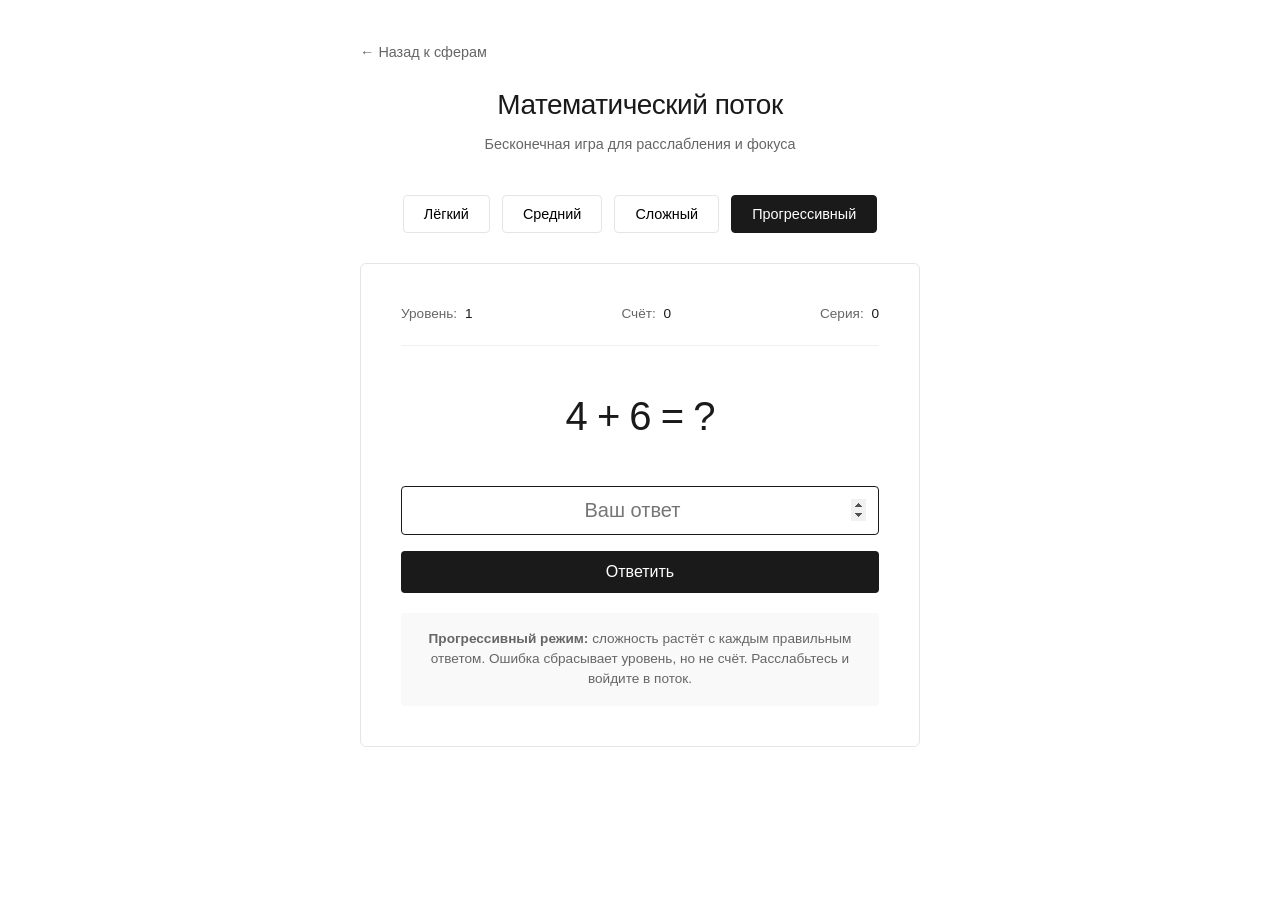
==== math.html @ 6cafa5ae "update branch" ====
<!DOCTYPE html>
<html lang="ru">
<head>
    <meta charset="UTF-8">
    <meta name="viewport" content="width=device-width, initial-scale=1.0">
    <title>Математика — HabiThink</title>
    <link rel="stylesheet" href="styles.css">
</head>
<body>
    <div class="math-game-container">
        <a href="index.html" class="back-link">← Назад к сферам</a>
        
        <header class="math-header">
            <h1>Математический поток</h1>
            <p>Бесконечная игра для расслабления и фокуса</p>
        </header>

        <div class="difficulty-selector">
            <button class="difficulty-btn" data-difficulty="easy">Лёгкий</button>
            <button class="difficulty-btn" data-difficulty="medium">Средний</button>
            <button class="difficulty-btn" data-difficulty="hard">Сложный</button>
            <button class="difficulty-btn active" data-difficulty="progressive">Прогрессивный</button>
        </div>

        <div class="game-area">
            <div class="game-stats">
                <span class="game-stat">Уровень: <span class="game-stat-value" id="level">1</span></span>
                <span class="game-stat">Счёт: <span class="game-stat-value" id="score">0</span></span>
                <span class="game-stat">Серия: <span class="game-stat-value" id="streak">0</span></span>
            </div>

            <div class="problem-display" id="problem">
                2 + 3 = ?
            </div>

            <input type="number" class="answer-input" id="answer" placeholder="Ваш ответ" autocomplete="off">
            <button class="submit-btn" id="submitBtn">Ответить</button>

            <div class="feedback" id="feedback"></div>

            <div class="progressive-info" id="progressiveInfo" style="display: none;">
                <strong>Прогрессивный режим:</strong> сложность растёт с каждым правильным ответом. 
                Ошибка сбрасывает уровень, но не счёт. Расслабьтесь и войдите в поток.
            </div>
        </div>
    </div>

    <script>
        // Состояние игры
        const gameState = {
            difficulty: 'progressive',
            level: 1,
            score: 0,
            streak: 0,
            currentProblem: null,
            currentAnswer: null
        };

        // DOM элементы
        const problemEl = document.getElementById('problem');
        const answerInput = document.getElementById('answer');
        const submitBtn = document.getElementById('submitBtn');
        const feedbackEl = document.getElementById('feedback');
        const levelEl = document.getElementById('level');
        const scoreEl = document.getElementById('score');
        const streakEl = document.getElementById('streak');
        const progressiveInfoEl = document.getElementById('progressiveInfo');
        const difficultyBtns = document.querySelectorAll('.difficulty-btn');

        // Генерация случайного числа в диапазоне
        function randomInt(min, max) {
            return Math.floor(Math.random() * (max - min + 1)) + min;
        }

        // Выбор операции
        function getOperationForLevel(level) {
            if (level <= 2) return ['+', '-'];
            if (level <= 4) return ['+', '-', '*'];
            if (level <= 6) return ['+', '-', '*', '/'];
            return ['+', '-', '*', '/', '%'];
        }

        // Генерация задачи
        function generateProblem() {
            const { difficulty, level } = gameState;
            
            let min, max, operations;
            
            // Настройка диапазонов в зависимости от сложности
            switch(difficulty) {
                case 'easy':
                    min = 1;
                    max = 10;
                    operations = ['+', '-'];
                    break;
                case 'medium':
                    min = 5;
                    max = 20;
                    operations = ['+', '-', '*'];
                    break;
                case 'hard':
                    min = 10;
                    max = 50;
                    operations = ['+', '-', '*', '/', '%'];
                    break;
                case 'progressive':
                    // Прогрессивная сложность
                    min = Math.max(1, level * 2);
                    max = level * 10;
                    operations = getOperationForLevel(level);
                    break;
            }

            const operation = operations[randomInt(0, operations.length - 1)];
            let num1, num2, answer;

            // Генерация чисел в зависимости от операции
            switch(operation) {
                case '+':
                    num1 = randomInt(min, max);
                    num2 = randomInt(min, max);
                    answer = num1 + num2;
                    break;
                case '-':
                    num1 = randomInt(min, max);
                    num2 = randomInt(min, num1); // Чтобы не было отрицательных
                    answer = num1 - num2;
                    break;
                case '*':
                    num1 = randomInt(min, Math.min(max, 12)); // Ограничим множители
                    num2 = randomInt(min, Math.min(max, 12));
                    answer = num1 * num2;
                    break;
                case '/':
                    num2 = randomInt(min, Math.min(max, 10));
                    answer = randomInt(min, Math.min(max, 10));
                    num1 = num2 * answer; // Чтобы деление было без остатка
                    break;
                case '%':
                    num1 = randomInt(10, max);
                    num2 = randomInt(2, 10);
                    answer = num1 % num2;
                    break;
            }

            // Форматирование отображения
            let displayOp = operation;
            if (operation === '*') displayOp = '×';
            if (operation === '/') displayOp = '÷';

            gameState.currentProblem = `${num1} ${displayOp} ${num2}`;
            gameState.currentAnswer = answer;
            
            problemEl.textContent = `${gameState.currentProblem} = ?`;
        }

        // Проверка ответа
        function checkAnswer() {
            const userAnswer = parseInt(answerInput.value);
            
            if (isNaN(userAnswer)) {
                showFeedback('Введите число', 'incorrect');
                return;
            }

            if (userAnswer === gameState.currentAnswer) {
                // Правильный ответ
                gameState.score += 10 * gameState.level;
                gameState.streak++;
                
                if (gameState.difficulty === 'progressive') {
                    gameState.level = Math.floor(gameState.streak / 5) + 1;
                }
                
                showFeedback(`Правильно! +${10 * gameState.level} очков`, 'correct');
                setTimeout(() => {
                    hideFeedback();
                    generateProblem();
                    answerInput.value = '';
                    answerInput.focus();
                }, 800);
            } else {
                // Неправильный ответ
                gameState.streak = 0;
                if (gameState.difficulty === 'progressive') {
                    gameState.level = 1;
                }
                
                showFeedback(`Неверно. Правильный ответ: ${gameState.currentAnswer}`, 'incorrect');
                setTimeout(() => {
                    hideFeedback();
                    generateProblem();
                    answerInput.value = '';
                    answerInput.focus();
                }, 1500);
            }

            updateStats();
        }

        // Обновление статистики
        function updateStats() {
            levelEl.textContent = gameState.level;
            scoreEl.textContent = gameState.score;
            streakEl.textContent = gameState.streak;
        }

        // Показ обратной связи
        function showFeedback(message, type) {
            feedbackEl.textContent = message;
            feedbackEl.className = `feedback ${type}`;
        }

        // Скрытие обратной связи
        function hideFeedback() {
            feedbackEl.className = 'feedback';
        }

        // Смена сложности
        function setDifficulty(difficulty) {
            gameState.difficulty = difficulty;
            gameState.level = 1;
            gameState.score = 0;
            gameState.streak = 0;
            
            // Обновление активных кнопок
            difficultyBtns.forEach(btn => {
                btn.classList.toggle('active', btn.dataset.difficulty === difficulty);
            });

            // Показ информации о прогрессивном режиме
            progressiveInfoEl.style.display = difficulty === 'progressive' ? 'block' : 'none';

            updateStats();
            generateProblem();
            answerInput.value = '';
            answerInput.focus();
        }

        // Обработчики событий
        submitBtn.addEventListener('click', checkAnswer);

        answerInput.addEventListener('keypress', (e) => {
            if (e.key === 'Enter') {
                checkAnswer();
            }
        });

        difficultyBtns.forEach(btn => {
            btn.addEventListener('click', () => {
                setDifficulty(btn.dataset.difficulty);
            });
        });

        // Инициализация игры
        setDifficulty('progressive');
    </script>
</body>
</html>
---- styles.css ----
/* HabiThink — Минималистичные стили */

* {
    margin: 0;
    padding: 0;
    box-sizing: border-box;
}

body {
    font-family: -apple-system, BlinkMacSystemFont, 'Segoe UI', sans-serif;
    background: #ffffff;
    color: #1a1a1a;
    line-height: 1.5;
}

.container {
    max-width: 1000px;
    margin: 0 auto;
    padding: 60px 20px;
}

header {
    text-align: center;
    margin-bottom: 60px;
}

header h1 {
    font-size: 2rem;
    font-weight: 400;
    margin-bottom: 12px;
    letter-spacing: -0.5px;
}

header p {
    font-size: 1rem;
    color: #666;
    max-width: 500px;
    margin: 0 auto;
}

.cards-grid {
    display: grid;
    grid-template-columns: repeat(auto-fit, minmax(280px, 1fr));
    gap: 20px;
}

.card {
    background: #fff;
    border: 1px solid #e5e5e5;
    border-radius: 6px;
    padding: 32px 28px;
    cursor: pointer;
    transition: border-color 0.15s ease;
    text-decoration: none;
    color: inherit;
    display: block;
}

.card:hover {
    border-color: #1a1a1a;
}

.card-icon {
    font-size: 1.8rem;
    margin-bottom: 16px;
    display: block;
}

.card h2 {
    font-size: 1.25rem;
    font-weight: 500;
    margin-bottom: 10px;
    color: #1a1a1a;
}

.card p {
    color: #666;
    font-size: 0.9rem;
    line-height: 1.5;
}

.card-stats {
    margin-top: 20px;
    padding-top: 16px;
    border-top: 1px solid #f0f0f0;
    display: flex;
    gap: 24px;
}

.stat {
    font-size: 0.85rem;
    color: #888;
}

.stat-value {
    font-weight: 500;
    color: #1a1a1a;
}

footer {
    text-align: center;
    margin-top: 60px;
    padding-top: 30px;
    border-top: 1px solid #e5e5e5;
    color: #999;
    font-size: 0.85rem;
}

@media (max-width: 768px) {
    .container {
        padding: 40px 20px;
    }

    header h1 {
        font-size: 1.75rem;
    }

    .cards-grid {
        grid-template-columns: 1fr;
    }
}

/* Math Game Styles */
.math-game-container {
    max-width: 600px;
    margin: 0 auto;
    padding: 40px 20px;
}

.math-header {
    text-align: center;
    margin-bottom: 40px;
}

.math-header h1 {
    font-size: 1.75rem;
    font-weight: 400;
    margin-bottom: 8px;
}

.math-header p {
    color: #666;
    font-size: 0.9rem;
}

.difficulty-selector {
    display: flex;
    gap: 12px;
    margin-bottom: 30px;
    flex-wrap: wrap;
    justify-content: center;
}

.difficulty-btn {
    padding: 10px 20px;
    border: 1px solid #e5e5e5;
    background: #fff;
    border-radius: 4px;
    cursor: pointer;
    font-size: 0.9rem;
    transition: all 0.15s ease;
}

.difficulty-btn:hover {
    border-color: #1a1a1a;
}

.difficulty-btn.active {
    background: #1a1a1a;
    color: #fff;
    border-color: #1a1a1a;
}

.game-area {
    background: #fff;
    border: 1px solid #e5e5e5;
    border-radius: 6px;
    padding: 40px;
    text-align: center;
}

.game-stats {
    display: flex;
    justify-content: space-between;
    margin-bottom: 30px;
    padding-bottom: 20px;
    border-bottom: 1px solid #f0f0f0;
}

.game-stat {
    font-size: 0.85rem;
    color: #666;
}

.game-stat-value {
    font-weight: 500;
    color: #1a1a1a;
    margin-left: 4px;
}

.problem-display {
    font-size: 2.5rem;
    font-weight: 400;
    margin: 40px 0;
    letter-spacing: -1px;
}

.answer-input {
    width: 100%;
    padding: 12px;
    border: 1px solid #e5e5e5;
    border-radius: 4px;
    font-size: 1.25rem;
    text-align: center;
    margin-bottom: 16px;
    outline: none;
}

.answer-input:focus {
    border-color: #1a1a1a;
}

.submit-btn {
    width: 100%;
    padding: 12px;
    background: #1a1a1a;
    color: #fff;
    border: none;
    border-radius: 4px;
    font-size: 1rem;
    cursor: pointer;
    transition: opacity 0.15s ease;
}

.submit-btn:hover {
    opacity: 0.8;
}

.feedback {
    margin-top: 20px;
    padding: 12px;
    border-radius: 4px;
    font-size: 0.9rem;
    display: none;
}

.feedback.correct {
    background: #f0fdf4;
    color: #166534;
    display: block;
}

.feedback.incorrect {
    background: #fef2f2;
    color: #991b1b;
    display: block;
}

.progressive-info {
    margin-top: 20px;
    padding: 16px;
    background: #f9f9f9;
    border-radius: 4px;
    font-size: 0.85rem;
    color: #666;
}

.back-link {
    display: inline-block;
    margin-bottom: 20px;
    color: #666;
    text-decoration: none;
    font-size: 0.9rem;
}

.back-link:hover {
    color: #1a1a1a;
}

@media (max-width: 768px) {
    .math-game-container {
        padding: 20px;
    }

    .problem-display {
        font-size: 2rem;
    }

    .difficulty-selector {
        flex-direction: column;
    }

    .difficulty-btn {
        width: 100%;
    }
}
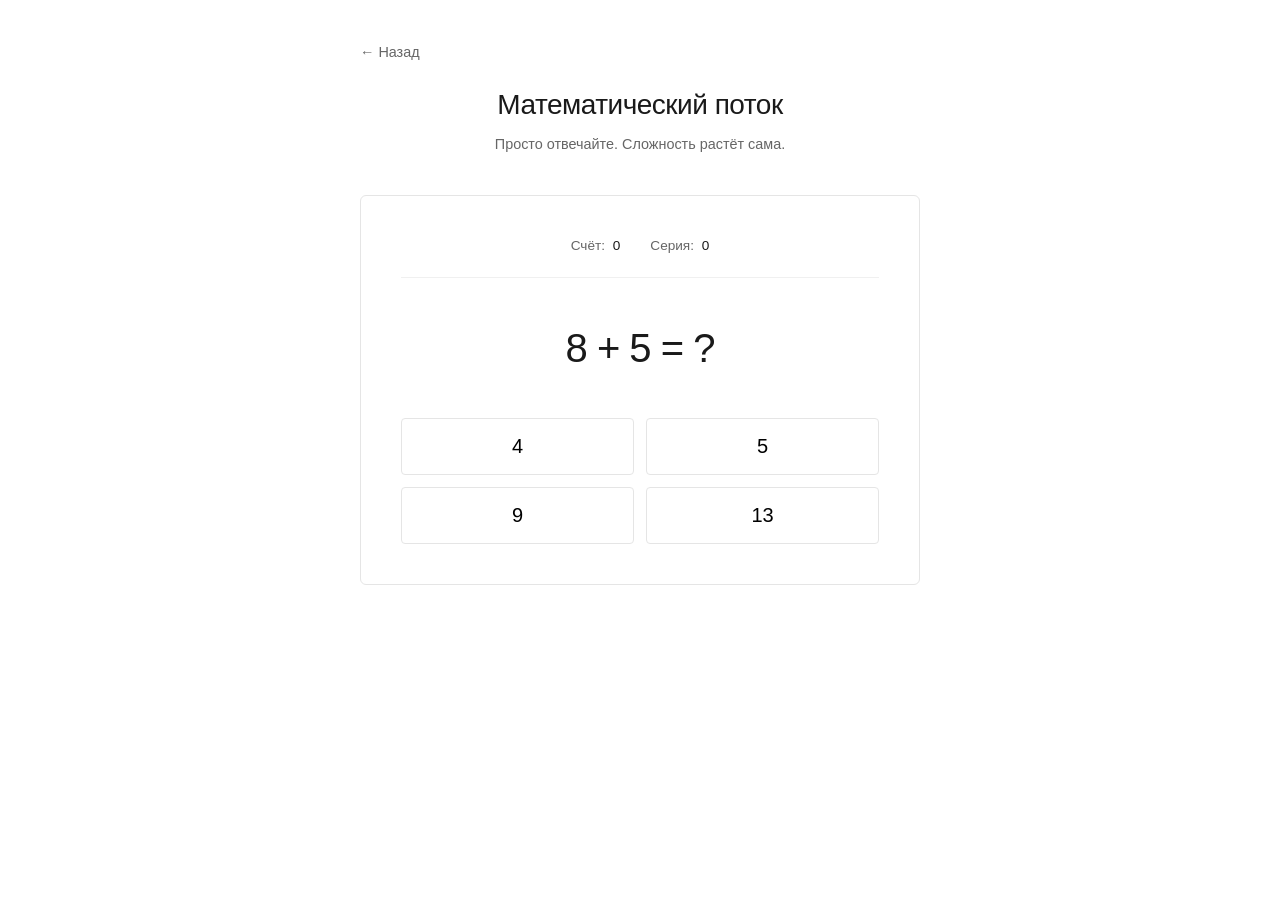
==== commit c1a08a97: "update branch" ====
--- a/math.html
+++ b/math.html
@@ -8,23 +8,15 @@
 </head>
 <body>
     <div class="math-game-container">
-        <a href="index.html" class="back-link">← Назад к сферам</a>
+        <a href="index.html" class="back-link">← Назад</a>
         
         <header class="math-header">
             <h1>Математический поток</h1>
-            <p>Бесконечная игра для расслабления и фокуса</p>
+            <p>Просто отвечайте. Сложность растёт сама.</p>
         </header>
-
-        <div class="difficulty-selector">
-            <button class="difficulty-btn" data-difficulty="easy">Лёгкий</button>
-            <button class="difficulty-btn" data-difficulty="medium">Средний</button>
-            <button class="difficulty-btn" data-difficulty="hard">Сложный</button>
-            <button class="difficulty-btn active" data-difficulty="progressive">Прогрессивный</button>
-        </div>
 
         <div class="game-area">
             <div class="game-stats">
-                <span class="game-stat">Уровень: <span class="game-stat-value" id="level">1</span></span>
                 <span class="game-stat">Счёт: <span class="game-stat-value" id="score">0</span></span>
                 <span class="game-stat">Серия: <span class="game-stat-value" id="streak">0</span></span>
             </div>
@@ -33,84 +25,49 @@
                 2 + 3 = ?
             </div>
 
-            <input type="number" class="answer-input" id="answer" placeholder="Ваш ответ" autocomplete="off">
-            <button class="submit-btn" id="submitBtn">Ответить</button>
+            <div class="answer-buttons" id="answerButtons">
+                <!-- Кнопки с вариантами ответов -->
+            </div>
 
             <div class="feedback" id="feedback"></div>
-
-            <div class="progressive-info" id="progressiveInfo" style="display: none;">
-                <strong>Прогрессивный режим:</strong> сложность растёт с каждым правильным ответом. 
-                Ошибка сбрасывает уровень, но не счёт. Расслабьтесь и войдите в поток.
-            </div>
         </div>
     </div>
 
     <script>
         // Состояние игры
         const gameState = {
-            difficulty: 'progressive',
-            level: 1,
             score: 0,
             streak: 0,
-            currentProblem: null,
-            currentAnswer: null
+            currentAnswer: null,
+            difficultyMultiplier: 1
         };
 
         // DOM элементы
         const problemEl = document.getElementById('problem');
-        const answerInput = document.getElementById('answer');
-        const submitBtn = document.getElementById('submitBtn');
+        const answerButtonsEl = document.getElementById('answerButtons');
         const feedbackEl = document.getElementById('feedback');
-        const levelEl = document.getElementById('level');
         const scoreEl = document.getElementById('score');
         const streakEl = document.getElementById('streak');
-        const progressiveInfoEl = document.getElementById('progressiveInfo');
-        const difficultyBtns = document.querySelectorAll('.difficulty-btn');
 
         // Генерация случайного числа в диапазоне
         function randomInt(min, max) {
             return Math.floor(Math.random() * (max - min + 1)) + min;
         }
 
-        // Выбор операции
-        function getOperationForLevel(level) {
-            if (level <= 2) return ['+', '-'];
-            if (level <= 4) return ['+', '-', '*'];
-            if (level <= 6) return ['+', '-', '*', '/'];
-            return ['+', '-', '*', '/', '%'];
-        }
-
         // Генерация задачи
         function generateProblem() {
-            const { difficulty, level } = gameState;
+            const { difficultyMultiplier } = gameState;
             
-            let min, max, operations;
+            // Базовые диапазоны, которые растут незаметно
+            const baseMax = 10 * difficultyMultiplier;
+            const min = 1;
+            const max = Math.min(baseMax, 50); // Ограничим максимум
             
-            // Настройка диапазонов в зависимости от сложности
-            switch(difficulty) {
-                case 'easy':
-                    min = 1;
-                    max = 10;
-                    operations = ['+', '-'];
-                    break;
-                case 'medium':
-                    min = 5;
-                    max = 20;
-                    operations = ['+', '-', '*'];
-                    break;
-                case 'hard':
-                    min = 10;
-                    max = 50;
-                    operations = ['+', '-', '*', '/', '%'];
-                    break;
-                case 'progressive':
-                    // Прогрессивная сложность
-                    min = Math.max(1, level * 2);
-                    max = level * 10;
-                    operations = getOperationForLevel(level);
-                    break;
-            }
-
+            // Выбор операции на основе сложности
+            let operations = ['+', '-'];
+            if (difficultyMultiplier >= 2) operations.push('*');
+            if (difficultyMultiplier >= 3) operations.push('/');
+            
             const operation = operations[randomInt(0, operations.length - 1)];
             let num1, num2, answer;
 
@@ -123,23 +80,19 @@
                     break;
                 case '-':
                     num1 = randomInt(min, max);
-                    num2 = randomInt(min, num1); // Чтобы не было отрицательных
+                    num2 = randomInt(min, num1);
                     answer = num1 - num2;
                     break;
                 case '*':
-                    num1 = randomInt(min, Math.min(max, 12)); // Ограничим множители
-                    num2 = randomInt(min, Math.min(max, 12));
+                    const multMax = Math.min(max, 12);
+                    num1 = randomInt(min, multMax);
+                    num2 = randomInt(min, multMax);
                     answer = num1 * num2;
                     break;
                 case '/':
                     num2 = randomInt(min, Math.min(max, 10));
                     answer = randomInt(min, Math.min(max, 10));
-                    num1 = num2 * answer; // Чтобы деление было без остатка
-                    break;
-                case '%':
-                    num1 = randomInt(10, max);
-                    num2 = randomInt(2, 10);
-                    answer = num1 % num2;
+                    num1 = num2 * answer;
                     break;
             }
 
@@ -148,51 +101,67 @@
             if (operation === '*') displayOp = '×';
             if (operation === '/') displayOp = '÷';
 
-            gameState.currentProblem = `${num1} ${displayOp} ${num2}`;
             gameState.currentAnswer = answer;
             
-            problemEl.textContent = `${gameState.currentProblem} = ?`;
+            problemEl.textContent = `${num1} ${displayOp} ${num2} = ?`;
+            
+            generateAnswerButtons(answer);
+        }
+
+        // Генерация кнопок с ответами
+        function generateAnswerButtons(correctAnswer) {
+            answerButtonsEl.innerHTML = '';
+            
+            // Создаём массив ответов (1 правильный + 3 неправильных)
+            const answers = new Set();
+            answers.add(correctAnswer);
+            
+            while (answers.size < 4) {
+                const offset = randomInt(-10, 10);
+                const wrongAnswer = correctAnswer + offset;
+                if (wrongAnswer !== correctAnswer && wrongAnswer > 0) {
+                    answers.add(wrongAnswer);
+                }
+            }
+            
+            // Перемешиваем ответы
+            const shuffledAnswers = Array.from(answers).sort(() => Math.random() - 0.5);
+            
+            // Создаём кнопки
+            shuffledAnswers.forEach(answer => {
+                const button = document.createElement('button');
+                button.className = 'answer-btn';
+                button.textContent = answer;
+                button.addEventListener('click', () => checkAnswer(answer));
+                answerButtonsEl.appendChild(button);
+            });
         }
 
         // Проверка ответа
-        function checkAnswer() {
-            const userAnswer = parseInt(answerInput.value);
-            
-            if (isNaN(userAnswer)) {
-                showFeedback('Введите число', 'incorrect');
-                return;
-            }
-
+        function checkAnswer(userAnswer) {
             if (userAnswer === gameState.currentAnswer) {
                 // Правильный ответ
-                gameState.score += 10 * gameState.level;
+                gameState.score += 10;
                 gameState.streak++;
                 
-                if (gameState.difficulty === 'progressive') {
-                    gameState.level = Math.floor(gameState.streak / 5) + 1;
-                }
+                // Незаметное повышение сложности каждые 5 правильных ответов
+                gameState.difficultyMultiplier = Math.floor(gameState.streak / 5) + 1;
                 
-                showFeedback(`Правильно! +${10 * gameState.level} очков`, 'correct');
+                showFeedback('Верно', 'correct');
                 setTimeout(() => {
                     hideFeedback();
                     generateProblem();
-                    answerInput.value = '';
-                    answerInput.focus();
-                }, 800);
+                }, 600);
             } else {
                 // Неправильный ответ
                 gameState.streak = 0;
-                if (gameState.difficulty === 'progressive') {
-                    gameState.level = 1;
-                }
+                gameState.difficultyMultiplier = 1;
                 
-                showFeedback(`Неверно. Правильный ответ: ${gameState.currentAnswer}`, 'incorrect');
+                showFeedback(`Правильный ответ: ${gameState.currentAnswer}`, 'incorrect');
                 setTimeout(() => {
                     hideFeedback();
                     generateProblem();
-                    answerInput.value = '';
-                    answerInput.focus();
-                }, 1500);
+                }, 1000);
             }
 
             updateStats();
@@ -200,7 +169,6 @@
 
         // Обновление статистики
         function updateStats() {
-            levelEl.textContent = gameState.level;
             scoreEl.textContent = gameState.score;
             streakEl.textContent = gameState.streak;
         }
@@ -216,44 +184,8 @@
             feedbackEl.className = 'feedback';
         }
 
-        // Смена сложности
-        function setDifficulty(difficulty) {
-            gameState.difficulty = difficulty;
-            gameState.level = 1;
-            gameState.score = 0;
-            gameState.streak = 0;
-            
-            // Обновление активных кнопок
-            difficultyBtns.forEach(btn => {
-                btn.classList.toggle('active', btn.dataset.difficulty === difficulty);
-            });
-
-            // Показ информации о прогрессивном режиме
-            progressiveInfoEl.style.display = difficulty === 'progressive' ? 'block' : 'none';
-
-            updateStats();
-            generateProblem();
-            answerInput.value = '';
-            answerInput.focus();
-        }
-
-        // Обработчики событий
-        submitBtn.addEventListener('click', checkAnswer);
-
-        answerInput.addEventListener('keypress', (e) => {
-            if (e.key === 'Enter') {
-                checkAnswer();
-            }
-        });
-
-        difficultyBtns.forEach(btn => {
-            btn.addEventListener('click', () => {
-                setDifficulty(btn.dataset.difficulty);
-            });
-        });
-
         // Инициализация игры
-        setDifficulty('progressive');
+        generateProblem();
     </script>
 </body>
 </html>
--- a/styles.css
+++ b/styles.css
@@ -38,7 +38,7 @@
     margin: 0 auto;
 }
 
-.cards-grid {
+.grid {
     display: grid;
     grid-template-columns: repeat(auto-fit, minmax(280px, 1fr));
     gap: 20px;
@@ -60,6 +60,15 @@
     border-color: #1a1a1a;
 }
 
+.card.disabled {
+    opacity: 0.5;
+    cursor: default;
+}
+
+.card.disabled:hover {
+    border-color: #e5e5e5;
+}
+
 .card-icon {
     font-size: 1.8rem;
     margin-bottom: 16px;
@@ -73,7 +82,7 @@
     color: #1a1a1a;
 }
 
-.card p {
+.card-desc {
     color: #666;
     font-size: 0.9rem;
     line-height: 1.5;
@@ -83,18 +92,8 @@
     margin-top: 20px;
     padding-top: 16px;
     border-top: 1px solid #f0f0f0;
-    display: flex;
-    gap: 24px;
-}
-
-.stat {
     font-size: 0.85rem;
     color: #888;
-}
-
-.stat-value {
-    font-weight: 500;
-    color: #1a1a1a;
 }
 
 footer {
@@ -115,7 +114,7 @@
         font-size: 1.75rem;
     }
 
-    .cards-grid {
+    .grid {
         grid-template-columns: 1fr;
     }
 }
@@ -143,34 +142,6 @@
     font-size: 0.9rem;
 }
 
-.difficulty-selector {
-    display: flex;
-    gap: 12px;
-    margin-bottom: 30px;
-    flex-wrap: wrap;
-    justify-content: center;
-}
-
-.difficulty-btn {
-    padding: 10px 20px;
-    border: 1px solid #e5e5e5;
-    background: #fff;
-    border-radius: 4px;
-    cursor: pointer;
-    font-size: 0.9rem;
-    transition: all 0.15s ease;
-}
-
-.difficulty-btn:hover {
-    border-color: #1a1a1a;
-}
-
-.difficulty-btn.active {
-    background: #1a1a1a;
-    color: #fff;
-    border-color: #1a1a1a;
-}
-
 .game-area {
     background: #fff;
     border: 1px solid #e5e5e5;
@@ -181,7 +152,8 @@
 
 .game-stats {
     display: flex;
-    justify-content: space-between;
+    justify-content: center;
+    gap: 30px;
     margin-bottom: 30px;
     padding-bottom: 20px;
     border-bottom: 1px solid #f0f0f0;
@@ -205,35 +177,32 @@
     letter-spacing: -1px;
 }
 
-.answer-input {
-    width: 100%;
-    padding: 12px;
+.answer-buttons {
+    display: grid;
+    grid-template-columns: repeat(2, 1fr);
+    gap: 12px;
+    margin-top: 30px;
+}
+
+.answer-btn {
+    padding: 16px;
     border: 1px solid #e5e5e5;
+    background: #fff;
     border-radius: 4px;
+    cursor: pointer;
     font-size: 1.25rem;
-    text-align: center;
-    margin-bottom: 16px;
-    outline: none;
-}
-
-.answer-input:focus {
+    transition: all 0.15s ease;
+}
+
+.answer-btn:hover {
     border-color: #1a1a1a;
-}
-
-.submit-btn {
-    width: 100%;
-    padding: 12px;
+    background: #fafafa;
+}
+
+.answer-btn:active {
     background: #1a1a1a;
     color: #fff;
-    border: none;
-    border-radius: 4px;
-    font-size: 1rem;
-    cursor: pointer;
-    transition: opacity 0.15s ease;
-}
-
-.submit-btn:hover {
-    opacity: 0.8;
+    border-color: #1a1a1a;
 }
 
 .feedback {
@@ -256,15 +225,6 @@
     display: block;
 }
 
-.progressive-info {
-    margin-top: 20px;
-    padding: 16px;
-    background: #f9f9f9;
-    border-radius: 4px;
-    font-size: 0.85rem;
-    color: #666;
-}
-
 .back-link {
     display: inline-block;
     margin-bottom: 20px;
@@ -286,11 +246,7 @@
         font-size: 2rem;
     }
 
-    .difficulty-selector {
-        flex-direction: column;
-    }
-
-    .difficulty-btn {
-        width: 100%;
-    }
-}
+    .answer-buttons {
+        grid-template-columns: 1fr;
+    }
+}
